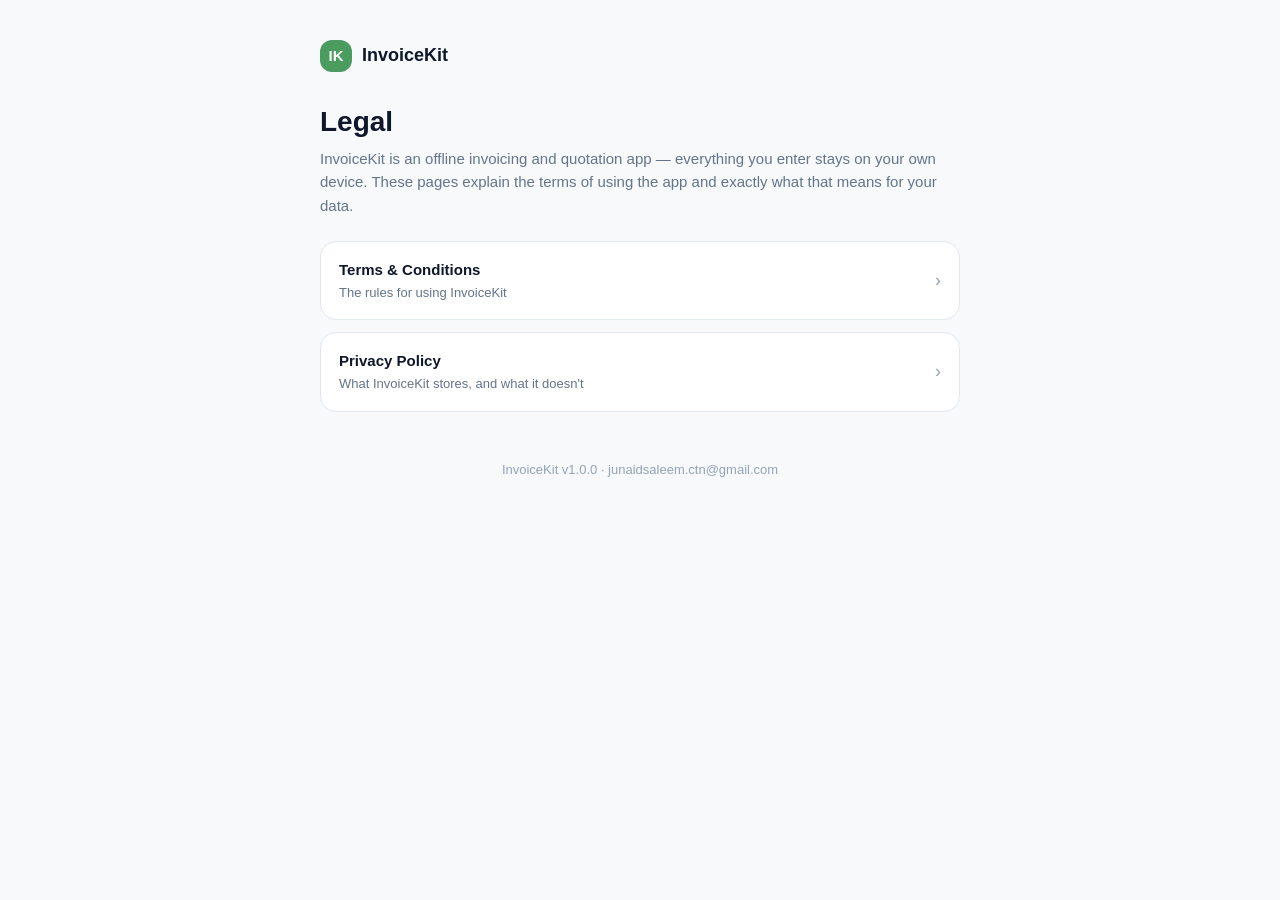
==== index.html @ 21d6da70 "Add InvoiceKit Terms & Conditions and Privacy Policy site Static site published via GitHub Pages, sp" ====
<!doctype html>
<html lang="en">
  <head>
    <meta charset="UTF-8" />
    <meta name="viewport" content="width=device-width, initial-scale=1" />
    <title>InvoiceKit — Legal</title>
    <meta
      name="description"
      content="Terms & Conditions and Privacy Policy for InvoiceKit, the offline invoicing and quotation app."
    />
    <link rel="stylesheet" href="styles.css" />
  </head>
  <body>
    <div class="page">
      <header class="site-header">
        <a class="brand" href="index.html">
          <span class="brand-mark">IK</span>
          InvoiceKit
        </a>
      </header>

      <h1>Legal</h1>
      <p class="subtitle">
        InvoiceKit is an offline invoicing and quotation app — everything you
        enter stays on your own device. These pages explain the terms of using
        the app and exactly what that means for your data.
      </p>

      <div class="card-grid">
        <a class="card-link" href="terms.html">
          <div>
            <div class="card-link-title">Terms & Conditions</div>
            <div class="card-link-subtitle">The rules for using InvoiceKit</div>
          </div>
          <span class="card-link-arrow">›</span>
        </a>
        <a class="card-link" href="privacy.html">
          <div>
            <div class="card-link-title">Privacy Policy</div>
            <div class="card-link-subtitle">
              What InvoiceKit stores, and what it doesn't
            </div>
          </div>
          <span class="card-link-arrow">›</span>
        </a>
      </div>

      <footer>InvoiceKit v1.0.0 · junaidsaleem.ctn@gmail.com</footer>
    </div>
  </body>
</html>
---- styles.css ----
:root {
  --primary: #4a9d5f;
  --primary-pressed: #3e8650;
  --primary-surface: #eaf6ee;
  --primary-border: #c6e4d0;

  --ink: #0f172a;
  --ink-secondary: #64748b;
  --ink-muted: #94a3b8;

  --bg-page: #f7f9fb;
  --bg-card: #ffffff;
  --border: #e2e8f0;

  --radius-md: 12px;
  --radius-lg: 16px;
  --radius-pill: 999px;

  color-scheme: light;
}

@media (prefers-color-scheme: dark) {
  :root {
    --primary: #5cb473;
    --primary-pressed: #6fc086;
    --primary-surface: #14251a;
    --primary-border: #234a30;

    --ink: #f1f5f9;
    --ink-secondary: #b6c2d1;
    --ink-muted: #8291a3;

    --bg-page: #0f172a;
    --bg-card: #16213a;
    --border: #263449;

    color-scheme: dark;
  }
}

* {
  box-sizing: border-box;
}

body {
  margin: 0;
  background: var(--bg-page);
  color: var(--ink);
  font-family:
    -apple-system, BlinkMacSystemFont, "Segoe UI", Roboto, Helvetica, Arial,
    sans-serif;
  line-height: 1.55;
}

.page {
  max-width: 680px;
  margin: 0 auto;
  padding: 40px 20px 80px;
}

.brand {
  display: flex;
  align-items: center;
  gap: 10px;
  text-decoration: none;
  color: var(--ink);
  font-weight: 700;
  font-size: 18px;
}

.brand-mark {
  width: 32px;
  height: 32px;
  border-radius: var(--radius-md);
  background: var(--primary);
  color: #fff;
  display: flex;
  align-items: center;
  justify-content: center;
  font-weight: 700;
  font-size: 15px;
  flex-shrink: 0;
}

header.site-header {
  margin-bottom: 32px;
}

.eyebrow {
  text-transform: uppercase;
  letter-spacing: 0.06em;
  font-size: 12px;
  font-weight: 600;
  color: var(--ink-muted);
  margin: 24px 0 6px;
}

h1 {
  font-size: 28px;
  line-height: 1.25;
  margin: 0 0 8px;
  color: var(--ink);
}

h2 {
  font-size: 18px;
  margin: 32px 0 8px;
  color: var(--ink);
}

p {
  color: var(--ink);
  margin: 0 0 14px;
}

.subtitle {
  color: var(--ink-secondary);
  font-size: 15px;
  margin: 0;
}

.meta {
  color: var(--ink-muted);
  font-size: 13px;
  margin: 0 0 32px;
}

.card-grid {
  display: grid;
  gap: 12px;
  margin-top: 24px;
}

.card-link {
  display: flex;
  align-items: center;
  justify-content: space-between;
  gap: 12px;
  background: var(--bg-card);
  border: 1px solid var(--border);
  border-radius: var(--radius-lg);
  padding: 16px 18px;
  text-decoration: none;
  color: var(--ink);
}

.card-link:hover {
  border-color: var(--primary-border);
}

.card-link-title {
  font-weight: 600;
  font-size: 15px;
}

.card-link-subtitle {
  color: var(--ink-secondary);
  font-size: 13px;
  margin-top: 2px;
}

.card-link-arrow {
  color: var(--ink-muted);
  font-size: 18px;
  flex-shrink: 0;
}

.doc {
  background: var(--bg-card);
  border: 1px solid var(--border);
  border-radius: var(--radius-lg);
  padding: 28px 28px 8px;
  margin-top: 8px;
}

.back-link {
  display: inline-block;
  color: var(--primary);
  text-decoration: none;
  font-size: 14px;
  font-weight: 600;
  margin-bottom: 20px;
}

.back-link:hover {
  color: var(--primary-pressed);
}

a {
  color: var(--primary);
}

a:hover {
  color: var(--primary-pressed);
}

footer {
  margin-top: 48px;
  color: var(--ink-muted);
  font-size: 13px;
  text-align: center;
}
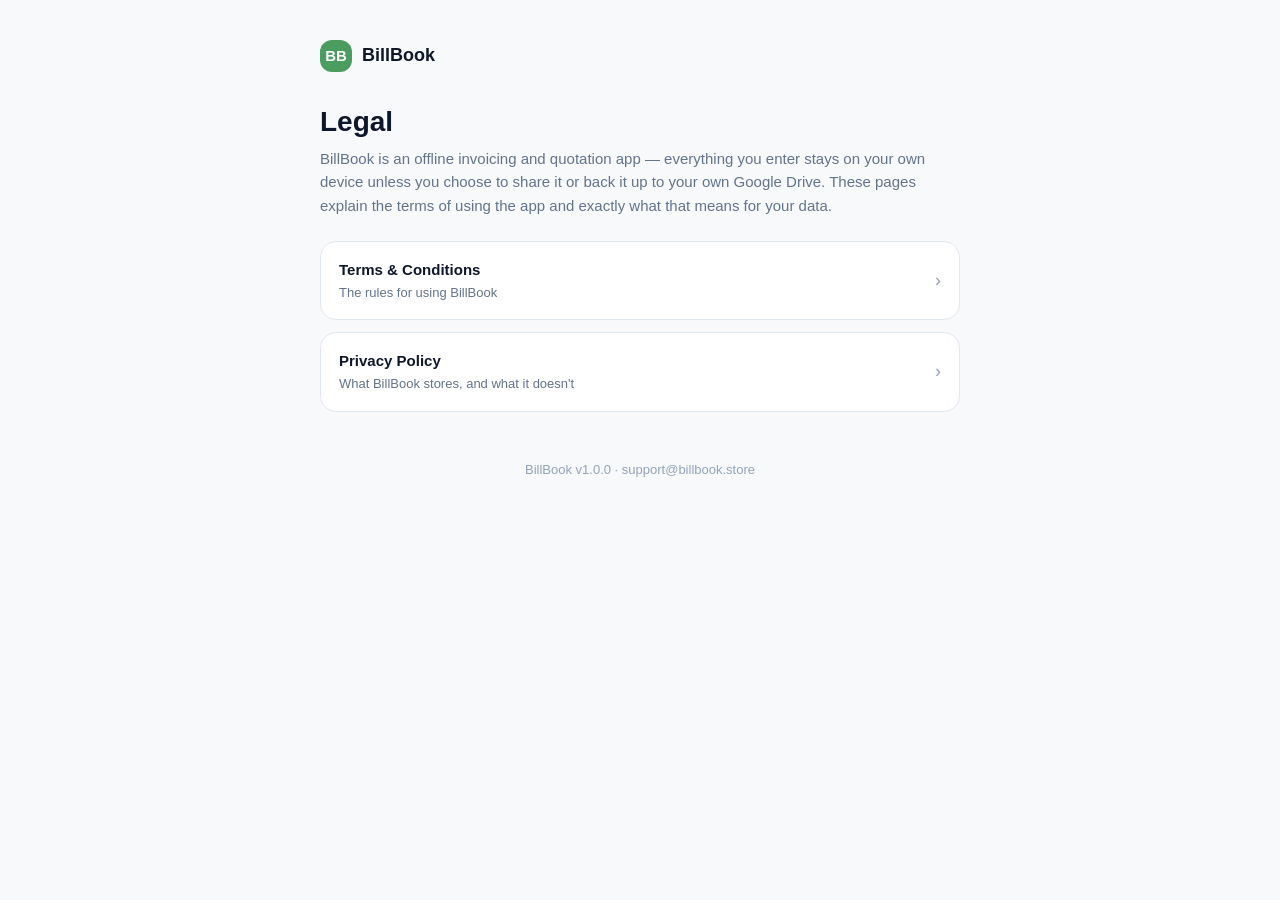
==== commit 71a9f30a: "all files" ====
--- a/index.html
+++ b/index.html
@@ -3,10 +3,10 @@
   <head>
     <meta charset="UTF-8" />
     <meta name="viewport" content="width=device-width, initial-scale=1" />
-    <title>InvoiceKit — Legal</title>
+    <title>BillBook — Legal</title>
     <meta
       name="description"
-      content="Terms & Conditions and Privacy Policy for InvoiceKit, the offline invoicing and quotation app."
+      content="Terms & Conditions and Privacy Policy for BillBook, the offline invoicing and quotation app."
     />
     <link rel="stylesheet" href="styles.css" />
   </head>
@@ -14,15 +14,16 @@
     <div class="page">
       <header class="site-header">
         <a class="brand" href="index.html">
-          <span class="brand-mark">IK</span>
-          InvoiceKit
+          <span class="brand-mark">BB</span>
+          BillBook
         </a>
       </header>
 
       <h1>Legal</h1>
       <p class="subtitle">
-        InvoiceKit is an offline invoicing and quotation app — everything you
-        enter stays on your own device. These pages explain the terms of using
+        BillBook is an offline invoicing and quotation app — everything you
+        enter stays on your own device unless you choose to share it or back it
+        up to your own Google Drive. These pages explain the terms of using
         the app and exactly what that means for your data.
       </p>
 
@@ -30,7 +31,7 @@
         <a class="card-link" href="terms.html">
           <div>
             <div class="card-link-title">Terms & Conditions</div>
-            <div class="card-link-subtitle">The rules for using InvoiceKit</div>
+            <div class="card-link-subtitle">The rules for using BillBook</div>
           </div>
           <span class="card-link-arrow">›</span>
         </a>
@@ -38,14 +39,14 @@
           <div>
             <div class="card-link-title">Privacy Policy</div>
             <div class="card-link-subtitle">
-              What InvoiceKit stores, and what it doesn't
+              What BillBook stores, and what it doesn't
             </div>
           </div>
           <span class="card-link-arrow">›</span>
         </a>
       </div>
 
-      <footer>InvoiceKit v1.0.0 · junaidsaleem.ctn@gmail.com</footer>
+      <footer>BillBook v1.0.0 · support@billbook.store</footer>
     </div>
   </body>
 </html>
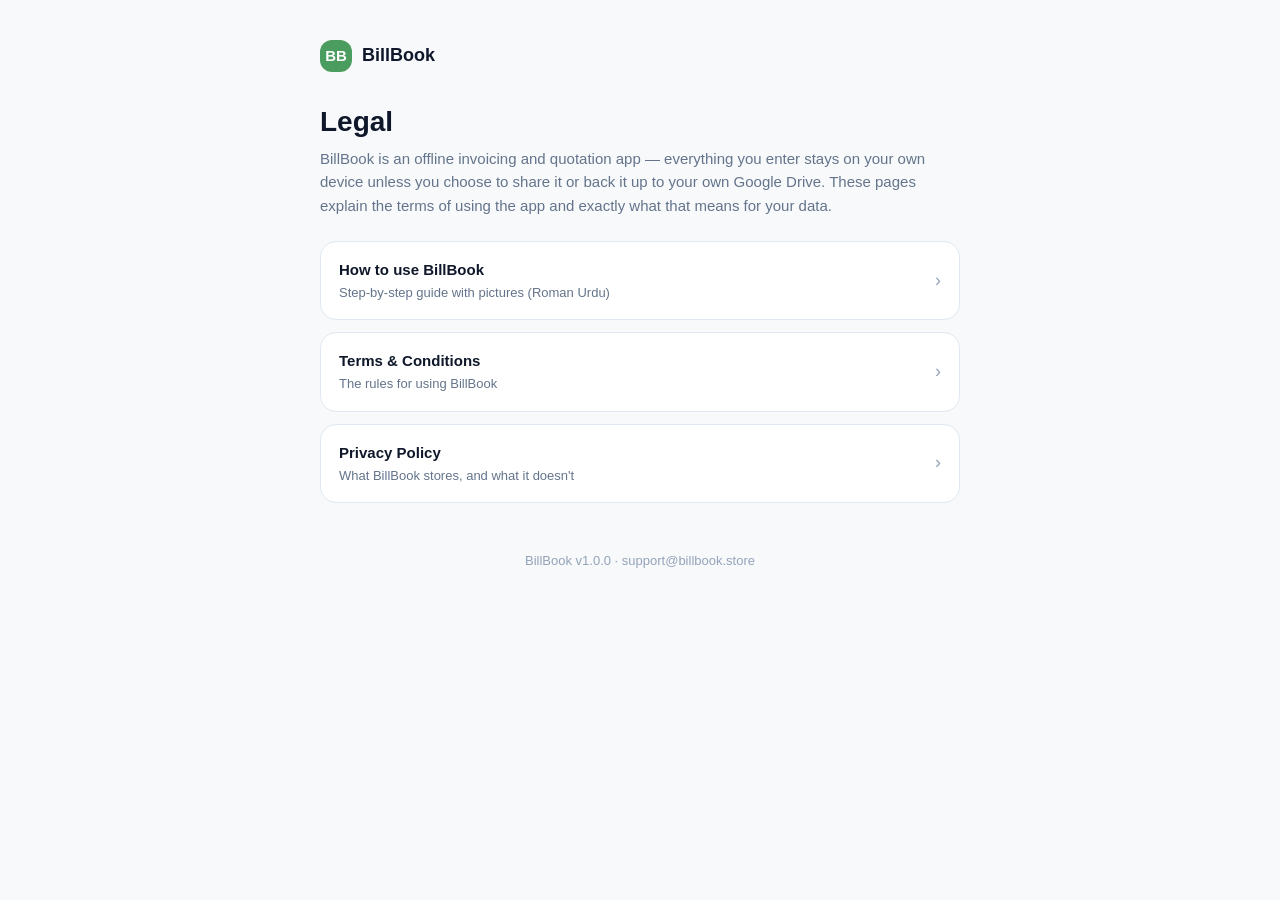
==== commit 83583834: "Add the BillBook step-by-step user guide Co-Authored-By: Claude Opus 5.5 <noreply@anthropic.com>" ====
--- a/index.html
+++ b/index.html
@@ -28,6 +28,15 @@
       </p>
 
       <div class="card-grid">
+        <a class="card-link" href="guide.html">
+          <div>
+            <div class="card-link-title">How to use BillBook</div>
+            <div class="card-link-subtitle">
+              Step-by-step guide with pictures (Roman Urdu)
+            </div>
+          </div>
+          <span class="card-link-arrow">›</span>
+        </a>
         <a class="card-link" href="terms.html">
           <div>
             <div class="card-link-title">Terms & Conditions</div>
